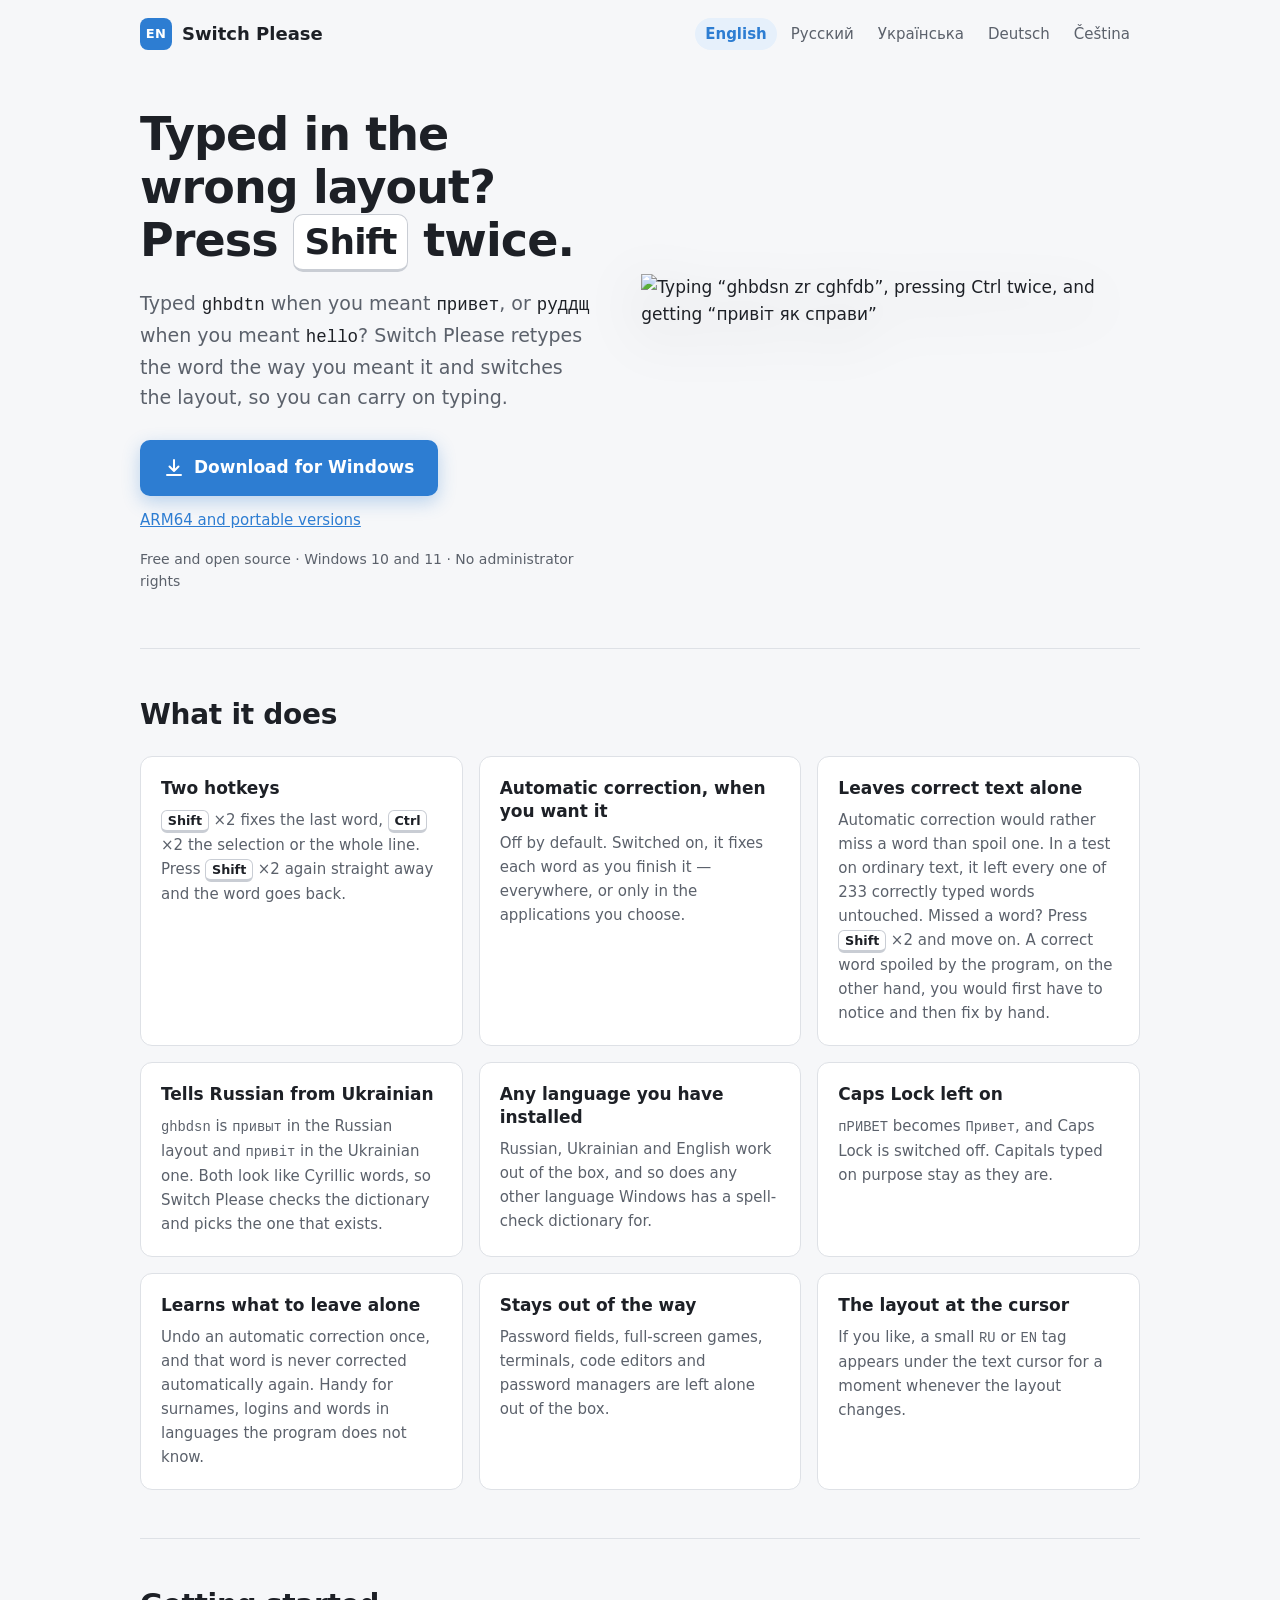
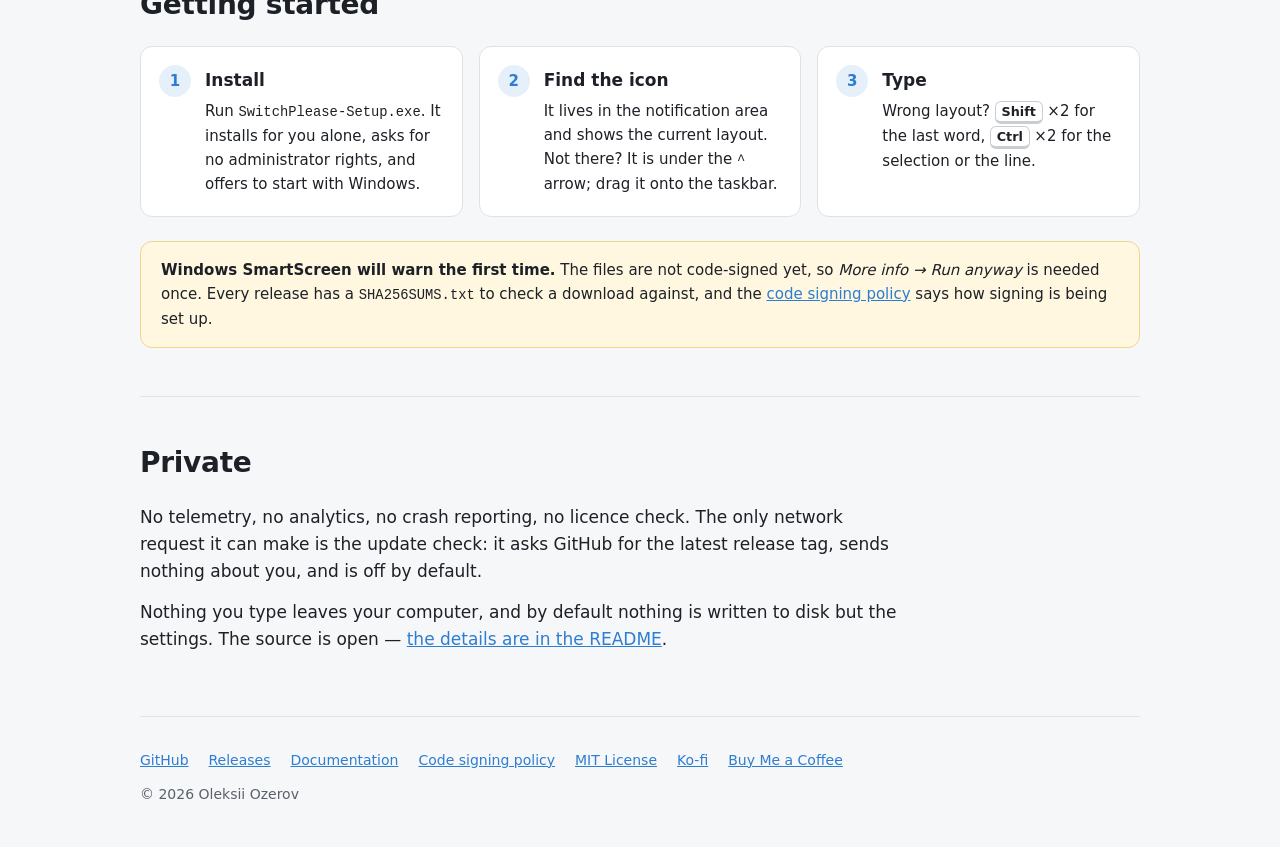
==== site/index.html @ f33a1d44 "Say plainly what a missed word and a spoiled word each cost the typist" ====
<!doctype html>
<html lang="en">
<head>
<meta charset="utf-8">
<meta name="viewport" content="width=device-width, initial-scale=1">
<meta name="google-site-verification" content="n8A7kf7jkasN96VInCcXb2SZ6gnTZauYquxsC_o03lk">
<title>Switch Please — keyboard layout switcher for Windows</title>
<meta name="description" content="Typed ghbdtn when you meant привет? Press Shift twice: the word is retyped the way you meant it and the layout is switched. Free and open source, for Windows 10 and 11.">
<link rel="canonical" href="https://marrakesh.github.io/switch-please/">
<link rel="alternate" hreflang="en" href="https://marrakesh.github.io/switch-please/">
<link rel="alternate" hreflang="ru" href="https://marrakesh.github.io/switch-please/ru/">
<link rel="alternate" hreflang="uk" href="https://marrakesh.github.io/switch-please/uk/">
<link rel="alternate" hreflang="de" href="https://marrakesh.github.io/switch-please/de/">
<link rel="alternate" hreflang="cs" href="https://marrakesh.github.io/switch-please/cs/">
<link rel="alternate" hreflang="x-default" href="https://marrakesh.github.io/switch-please/">
<meta property="og:type" content="website">
<meta property="og:title" content="Switch Please — keyboard layout switcher for Windows">
<meta property="og:description" content="Fixes text typed in the wrong keyboard layout. Press Shift twice and carry on typing.">
<meta property="og:url" content="https://marrakesh.github.io/switch-please/">
<link rel="icon" href="data:image/svg+xml,%3Csvg xmlns='http://www.w3.org/2000/svg' viewBox='0 0 32 32'%3E%3Crect x='1' y='1' width='30' height='30' rx='7' fill='%232D7DD2'/%3E%3Ctext x='16' y='21' font-family='Segoe UI,Arial,sans-serif' font-size='13' font-weight='700' fill='white' text-anchor='middle'%3EEN%3C/text%3E%3C/svg%3E">
<script type="application/ld+json">
{
  "@context": "https://schema.org",
  "@type": "SoftwareApplication",
  "name": "Switch Please",
  "description": "Keyboard layout switcher for Windows that fixes text typed in the wrong layout. Press Shift twice: the word is retyped the way you meant it and the layout is switched.",
  "url": "https://marrakesh.github.io/switch-please/",
  "inLanguage": "en",
  "applicationCategory": "UtilitiesApplication",
  "operatingSystem": "Windows 10, Windows 11",
  "downloadUrl": "https://github.com/marrakesh/switch-please/releases/latest/download/SwitchPlease-Setup.exe",
  "softwareHelp": "https://github.com/marrakesh/switch-please#readme",
  "license": "https://github.com/marrakesh/switch-please/blob/main/LICENSE",
  "isAccessibleForFree": true,
  "offers": { "@type": "Offer", "price": "0", "priceCurrency": "USD" },
  "author": { "@type": "Person", "name": "Oleksii Ozerov" }
}
</script>
<link rel="stylesheet" href="style.css">
<script>
  // The English page is also the front door, so a visitor whose browser asks for one of the
  // other languages is taken there -- once. Choosing a language on any page is remembered,
  // and from then on that choice wins, English included.
  (function () {
    try {
      var chosen = localStorage.getItem("switch-please-language");
      var wanted = chosen || ((navigator.languages && navigator.languages[0]) || navigator.language || "").slice(0, 2).toLowerCase();
      if (["ru", "uk", "de", "cs"].indexOf(wanted) >= 0) {
        location.replace(wanted + "/");
      }
    } catch (e) {
    }
  })();
</script>
</head>
<body>
<div class="wrap">
  <header class="top">
    <a class="brand" href="./"><span class="logo" aria-hidden="true">EN</span>Switch Please</a>
    <nav aria-label="Language">
      <ul class="languages">
        <li><a href="./" data-language="en" hreflang="en" aria-current="page">English</a></li>
        <li><a href="ru/" data-language="ru" hreflang="ru" lang="ru">Русский</a></li>
        <li><a href="uk/" data-language="uk" hreflang="uk" lang="uk">Українська</a></li>
        <li><a href="de/" data-language="de" hreflang="de" lang="de">Deutsch</a></li>
        <li><a href="cs/" data-language="cs" hreflang="cs" lang="cs">Čeština</a></li>
      </ul>
    </nav>
  </header>

  <main>
    <div class="hero">
      <div>
        <h1>Typed in the wrong layout? Press <kbd>Shift</kbd> twice.</h1>
        <p class="lede">Typed <code>ghbdtn</code> when you meant <code>привет</code>, or <code>руддщ</code> when you meant <code>hello</code>? Switch Please retypes the word the way you meant it and switches the layout, so you can carry on typing.</p>
        <div class="actions">
          <a class="download" href="https://github.com/marrakesh/switch-please/releases/latest/download/SwitchPlease-Setup.exe">
            <svg width="20" height="20" viewBox="0 0 20 20" aria-hidden="true"><path d="M10 2v11m0 0-4.5-4.5M10 13l4.5-4.5M3 17h14" fill="none" stroke="currentColor" stroke-width="2" stroke-linecap="round" stroke-linejoin="round"/></svg>
            Download for Windows
          </a>
          <a class="other" href="https://github.com/marrakesh/switch-please/releases/latest">ARM64 and portable versions</a>
        </div>
        <p class="facts">Free and open source · Windows 10 and 11 · No administrator rights</p>
      </div>
      <figure class="stage">
        <img src="demo.uk.svg" width="720" height="220" alt="Typing “ghbdsn zr cghfdb”, pressing Ctrl twice, and getting “привіт як справи”">
      </figure>
    </div>

    <section>
      <h2>What it does</h2>
      <div class="grid">
        <article class="card">
          <h3>Two hotkeys</h3>
          <p><kbd>Shift</kbd> ×2 fixes the last word, <kbd>Ctrl</kbd> ×2 the selection or the whole line. Press <kbd>Shift</kbd> ×2 again straight away and the word goes back.</p>
        </article>
        <article class="card">
          <h3>Automatic correction, when you want it</h3>
          <p>Off by default. Switched on, it fixes each word as you finish it — everywhere, or only in the applications you choose.</p>
        </article>
        <article class="card">
          <h3>Leaves correct text alone</h3>
          <p>Automatic correction would rather miss a word than spoil one. In a test on ordinary text, it left every one of 233 correctly typed words untouched. Missed a word? Press <kbd>Shift</kbd> ×2 and move on. A correct word spoiled by the program, on the other hand, you would first have to notice and then fix by hand.</p>
        </article>
        <article class="card">
          <h3>Tells Russian from Ukrainian</h3>
          <p><code>ghbdsn</code> is <code>привыт</code> in the Russian layout and <code>привіт</code> in the Ukrainian one. Both look like Cyrillic words, so Switch Please checks the dictionary and picks the one that exists.</p>
        </article>
        <article class="card">
          <h3>Any language you have installed</h3>
          <p>Russian, Ukrainian and English work out of the box, and so does any other language Windows has a spell-check dictionary for.</p>
        </article>
        <article class="card">
          <h3>Caps Lock left on</h3>
          <p><code>пРИВЕТ</code> becomes <code>Привет</code>, and Caps Lock is switched off. Capitals typed on purpose stay as they are.</p>
        </article>
        <article class="card">
          <h3>Learns what to leave alone</h3>
          <p>Undo an automatic correction once, and that word is never corrected automatically again. Handy for surnames, logins and words in languages the program does not know.</p>
        </article>
        <article class="card">
          <h3>Stays out of the way</h3>
          <p>Password fields, full-screen games, terminals, code editors and password managers are left alone out of the box.</p>
        </article>
        <article class="card">
          <h3>The layout at the cursor</h3>
          <p>If you like, a small <code>RU</code> or <code>EN</code> tag appears under the text cursor for a moment whenever the layout changes.</p>
        </article>
      </div>
    </section>

    <section>
      <h2>Getting started</h2>
      <ol class="steps">
        <li><strong>Install</strong>Run <code>SwitchPlease-Setup.exe</code>. It installs for you alone, asks for no administrator rights, and offers to start with Windows.</li>
        <li><strong>Find the icon</strong>It lives in the notification area and shows the current layout. Not there? It is under the <code>^</code> arrow; drag it onto the taskbar.</li>
        <li><strong>Type</strong>Wrong layout? <kbd>Shift</kbd> ×2 for the last word, <kbd>Ctrl</kbd> ×2 for the selection or the line.</li>
      </ol>
      <p class="note"><strong>Windows SmartScreen will warn the first time.</strong> The files are not code-signed yet, so <em>More info → Run anyway</em> is needed once. Every release has a <code>SHA256SUMS.txt</code> to check a download against, and the <a href="https://github.com/marrakesh/switch-please/blob/main/docs/code-signing.md">code signing policy</a> says how signing is being set up.</p>
    </section>

    <section class="privacy">
      <h2>Private</h2>
      <p>No telemetry, no analytics, no crash reporting, no licence check. The only network request it can make is the update check: it asks GitHub for the latest release tag, sends nothing about you, and is off by default.</p>
      <p>Nothing you type leaves your computer, and by default nothing is written to disk but the settings. The source is open — <a href="https://github.com/marrakesh/switch-please#privacy">the details are in the README</a>.</p>
    </section>
  </main>

  <footer>
    <ul>
      <li><a href="https://github.com/marrakesh/switch-please">GitHub</a></li>
      <li><a href="https://github.com/marrakesh/switch-please/releases">Releases</a></li>
      <li><a href="https://github.com/marrakesh/switch-please#readme">Documentation</a></li>
      <li><a href="https://github.com/marrakesh/switch-please/blob/main/docs/code-signing.md">Code signing policy</a></li>
      <li><a href="https://github.com/marrakesh/switch-please/blob/main/LICENSE">MIT License</a></li>
      <li><a href="https://ko-fi.com/marrakeshgtp">Ko-fi</a></li>
      <li><a href="https://www.buymeacoffee.com/marrakesh">Buy Me a Coffee</a></li>
    </ul>
    <p>© 2026 Oleksii Ozerov</p>
  </footer>
</div>
<script>
  document.querySelectorAll("[data-language]").forEach(function (link) {
    link.addEventListener("click", function () {
      try {
        localStorage.setItem("switch-please-language", link.getAttribute("data-language"));
      } catch (e) {
      }
    });
  });
</script>
</body>
</html>
---- site/style.css ----
/*
  The site of Switch Please: one page per language, no scripts beyond remembering the chosen
  language, and nothing loaded from anywhere else. A program whose selling point includes "no
  telemetry" does not get to have a page that phones a font server or an analytics service.

  The accent is the application's own, the blue of the tray icon, and the demonstration is the
  same drawing the READMEs show, copied in from docs/ when the site is built.
*/

:root {
  --accent: #2d7dd2;
  --accent-strong: #1f63ad;
  --accent-soft: #e6f0fb;
  --text: #1d2026;
  --muted: #5b616b;
  --surface: #ffffff;
  --page: #f6f7f9;
  --border: #dee1e6;
  --key: #ffffff;
  --key-edge: #c9cdd4;
  --warning: #fff7e0;
  --warning-border: #f0d68a;
  --radius: 12px;
  color-scheme: light;
}

@media (prefers-color-scheme: dark) {
  :root {
    --accent: #4c9ae8;
    --accent-strong: #6eb0f0;
    --accent-soft: #1d2a3a;
    --text: #e6e8eb;
    --muted: #a3a9b3;
    --surface: #24262a;
    --page: #1b1d21;
    --border: #3c3f45;
    --key: #2f3237;
    --key-edge: #4a4e55;
    --warning: #2e2915;
    --warning-border: #6b5a22;
    color-scheme: dark;
  }
}

* {
  box-sizing: border-box;
}

html {
  -webkit-text-size-adjust: 100%;
}

body {
  margin: 0;
  background: var(--page);
  color: var(--text);
  font: 17px/1.6 "Segoe UI Variable Text", "Segoe UI", system-ui, -apple-system, Roboto, "Helvetica Neue", Arial, sans-serif;
}

a {
  color: var(--accent);
}

a:hover {
  color: var(--accent-strong);
}

.wrap {
  max-width: 1040px;
  margin: 0 auto;
  padding: 0 20px;
}

/* Header */

.top {
  display: flex;
  align-items: center;
  justify-content: space-between;
  gap: 16px;
  flex-wrap: wrap;
  padding: 18px 0;
}

.brand {
  display: inline-flex;
  align-items: center;
  gap: 10px;
  color: var(--text);
  font-weight: 600;
  font-size: 18px;
  text-decoration: none;
}

.brand:hover {
  color: var(--text);
}

.logo {
  display: inline-grid;
  place-items: center;
  width: 32px;
  height: 32px;
  border-radius: 8px;
  background: #2d7dd2;
  color: #fff;
  font-size: 13px;
  font-weight: 700;
  letter-spacing: 0.02em;
}

.languages {
  display: flex;
  flex-wrap: wrap;
  gap: 4px;
  margin: 0;
  padding: 0;
  list-style: none;
  font-size: 15px;
}

.languages a {
  display: block;
  padding: 4px 10px;
  border-radius: 999px;
  color: var(--muted);
  text-decoration: none;
}

.languages a:hover {
  background: var(--accent-soft);
  color: var(--text);
}

.languages a[aria-current="page"] {
  background: var(--accent-soft);
  color: var(--accent);
  font-weight: 600;
}

/* First screen */

.hero {
  display: grid;
  grid-template-columns: minmax(0, 1fr) minmax(0, 1.1fr);
  gap: 48px;
  align-items: center;
  padding: 40px 0 56px;
}

.hero h1 {
  margin: 0 0 16px;
  font-size: clamp(32px, 5vw, 46px);
  line-height: 1.15;
  letter-spacing: -0.02em;
}

.lede {
  margin: 0 0 28px;
  color: var(--muted);
  font-size: 19px;
}

.lede code {
  color: var(--text);
}

.actions {
  display: flex;
  flex-wrap: wrap;
  align-items: center;
  gap: 12px 20px;
}

.download {
  display: inline-flex;
  align-items: center;
  gap: 10px;
  padding: 14px 24px;
  border-radius: 10px;
  background: #2d7dd2;
  color: #fff;
  font-weight: 600;
  text-decoration: none;
  box-shadow: 0 6px 18px rgba(45, 125, 210, 0.3);
}

.download:hover {
  background: #1f63ad;
  color: #fff;
}

.download svg {
  flex: none;
}

.other {
  font-size: 15px;
}

.facts {
  margin: 16px 0 0;
  color: var(--muted);
  font-size: 14px;
}

.stage {
  margin: 0;
}

/* The demonstration draws its own window, rounded corners included, so the shadow follows
   its shape rather than a box around it. */
.stage img {
  display: block;
  width: 100%;
  height: auto;
  filter: drop-shadow(0 16px 28px rgba(0, 0, 0, 0.22));
}

kbd {
  display: inline-block;
  min-width: 1.6em;
  padding: 0 0.45em;
  border: 1px solid var(--key-edge);
  border-bottom-width: 3px;
  border-radius: 6px;
  background: var(--key);
  color: var(--text);
  font: inherit;
  font-size: 0.85em;
  font-weight: 600;
  line-height: 1.5;
  text-align: center;
  white-space: nowrap;
}

h1 kbd {
  padding: 0 0.3em;
  border-radius: 10px;
  font-size: 0.78em;
  vertical-align: 0.06em;
}

code {
  font-family: Consolas, "Cascadia Mono", ui-monospace, monospace;
  font-size: 0.92em;
}

/* Sections */

section {
  padding: 48px 0;
  border-top: 1px solid var(--border);
}

h2 {
  margin: 0 0 24px;
  font-size: 28px;
  line-height: 1.25;
  letter-spacing: -0.01em;
}

.grid {
  display: grid;
  grid-template-columns: repeat(3, minmax(0, 1fr));
  gap: 16px;
}

.card {
  padding: 20px;
  border: 1px solid var(--border);
  border-radius: var(--radius);
  background: var(--surface);
}

.card h3 {
  margin: 0 0 8px;
  font-size: 17px;
  line-height: 1.35;
}

.card p {
  margin: 0;
  color: var(--muted);
  font-size: 15px;
}

.steps {
  display: grid;
  grid-template-columns: repeat(3, minmax(0, 1fr));
  gap: 16px;
  margin: 0;
  padding: 0;
  list-style: none;
  counter-reset: step;
}

.steps li {
  position: relative;
  padding: 20px 20px 20px 64px;
  border: 1px solid var(--border);
  border-radius: var(--radius);
  background: var(--surface);
  font-size: 15px;
  counter-increment: step;
}

.steps li::before {
  content: counter(step);
  position: absolute;
  top: 18px;
  left: 18px;
  display: grid;
  place-items: center;
  width: 32px;
  height: 32px;
  border-radius: 50%;
  background: var(--accent-soft);
  color: var(--accent);
  font-weight: 700;
}

.steps strong {
  display: block;
  margin-bottom: 4px;
  font-size: 17px;
}

.note {
  margin: 24px 0 0;
  padding: 16px 20px;
  border: 1px solid var(--warning-border);
  border-radius: var(--radius);
  background: var(--warning);
  font-size: 15px;
}

.privacy p {
  max-width: 760px;
  margin: 0 0 14px;
}

/* Footer */

footer {
  padding: 32px 0 48px;
  border-top: 1px solid var(--border);
  color: var(--muted);
  font-size: 14px;
}

footer ul {
  display: flex;
  flex-wrap: wrap;
  gap: 8px 20px;
  margin: 0 0 12px;
  padding: 0;
  list-style: none;
}

footer p {
  margin: 0;
}

@media (max-width: 820px) {
  .hero {
    grid-template-columns: minmax(0, 1fr);
    gap: 32px;
    padding: 24px 0 40px;
  }

  .grid {
    grid-template-columns: repeat(2, minmax(0, 1fr));
  }

  .steps {
    grid-template-columns: minmax(0, 1fr);
  }
}

@media (max-width: 480px) {
  .wrap {
    padding: 0 16px;
  }

  .lede {
    font-size: 17px;
  }

  .download {
    width: 100%;
    justify-content: center;
  }

  .grid {
    grid-template-columns: minmax(0, 1fr);
  }

  section {
    padding: 36px 0;
  }
}
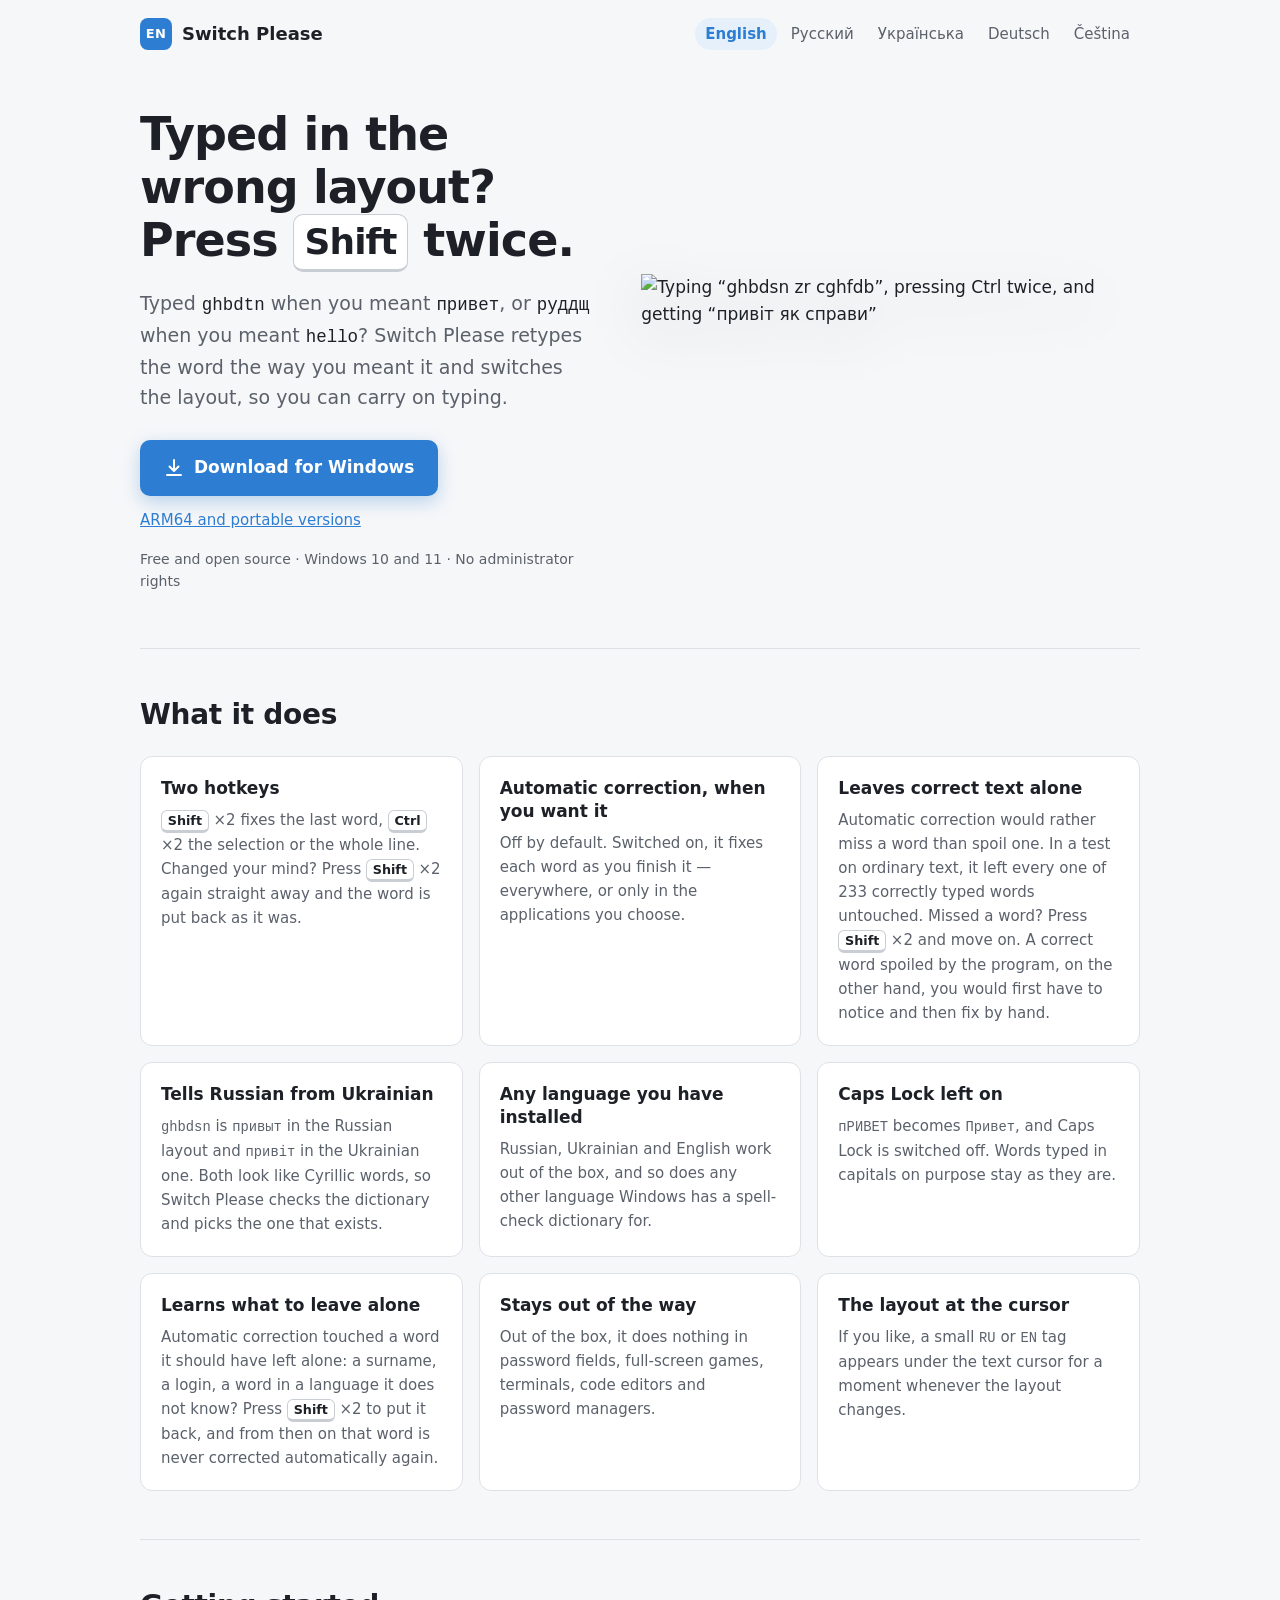
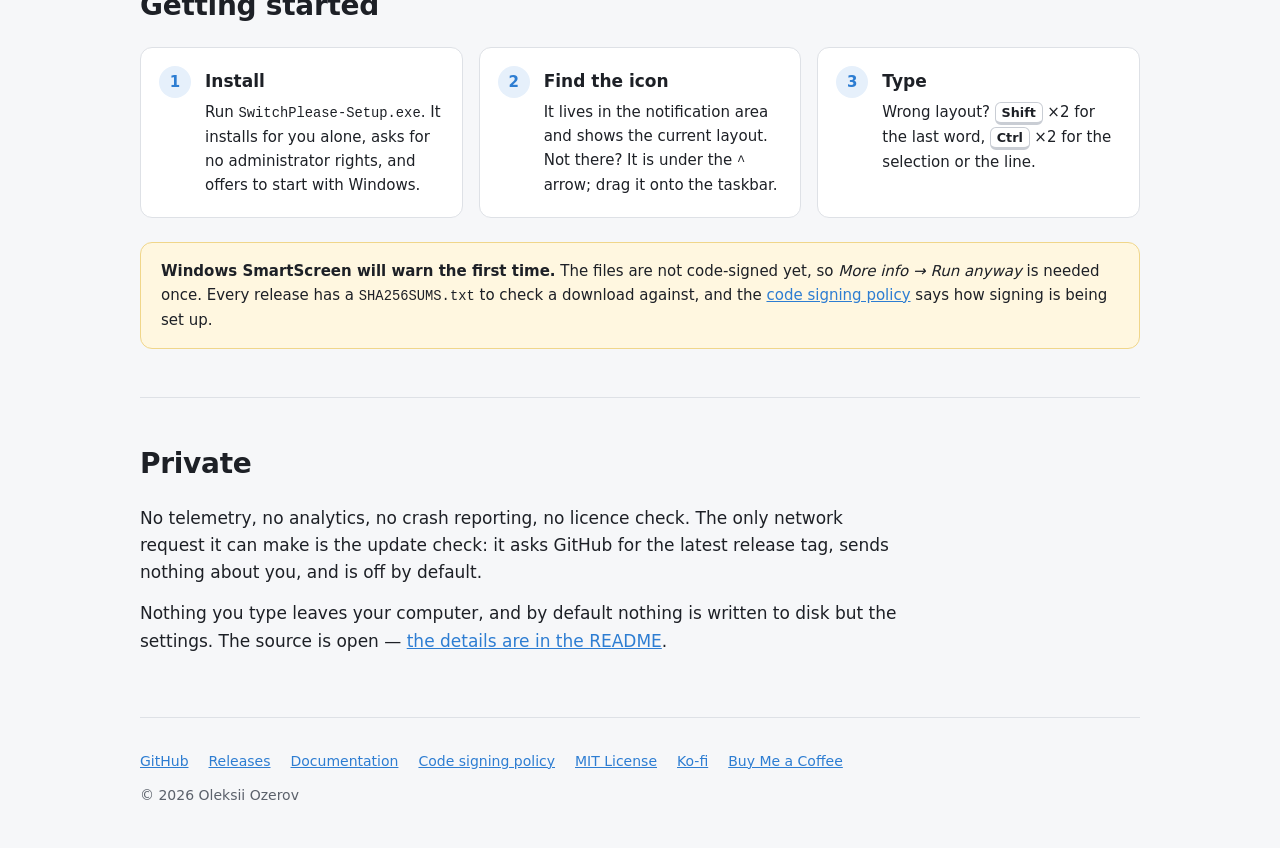
==== commit fa591a3e: "Say how a learned exception is made, and tidy three more cards" ====
--- a/site/index.html
+++ b/site/index.html
@@ -92,7 +92,7 @@
       <div class="grid">
         <article class="card">
           <h3>Two hotkeys</h3>
-          <p><kbd>Shift</kbd> ×2 fixes the last word, <kbd>Ctrl</kbd> ×2 the selection or the whole line. Press <kbd>Shift</kbd> ×2 again straight away and the word goes back.</p>
+          <p><kbd>Shift</kbd> ×2 fixes the last word, <kbd>Ctrl</kbd> ×2 the selection or the whole line. Changed your mind? Press <kbd>Shift</kbd> ×2 again straight away and the word is put back as it was.</p>
         </article>
         <article class="card">
           <h3>Automatic correction, when you want it</h3>
@@ -112,15 +112,15 @@
         </article>
         <article class="card">
           <h3>Caps Lock left on</h3>
-          <p><code>пРИВЕТ</code> becomes <code>Привет</code>, and Caps Lock is switched off. Capitals typed on purpose stay as they are.</p>
+          <p><code>пРИВЕТ</code> becomes <code>Привет</code>, and Caps Lock is switched off. Words typed in capitals on purpose stay as they are.</p>
         </article>
         <article class="card">
           <h3>Learns what to leave alone</h3>
-          <p>Undo an automatic correction once, and that word is never corrected automatically again. Handy for surnames, logins and words in languages the program does not know.</p>
+          <p>Automatic correction touched a word it should have left alone: a surname, a login, a word in a language it does not know? Press <kbd>Shift</kbd> ×2 to put it back, and from then on that word is never corrected automatically again.</p>
         </article>
         <article class="card">
           <h3>Stays out of the way</h3>
-          <p>Password fields, full-screen games, terminals, code editors and password managers are left alone out of the box.</p>
+          <p>Out of the box, it does nothing in password fields, full-screen games, terminals, code editors and password managers.</p>
         </article>
         <article class="card">
           <h3>The layout at the cursor</h3>
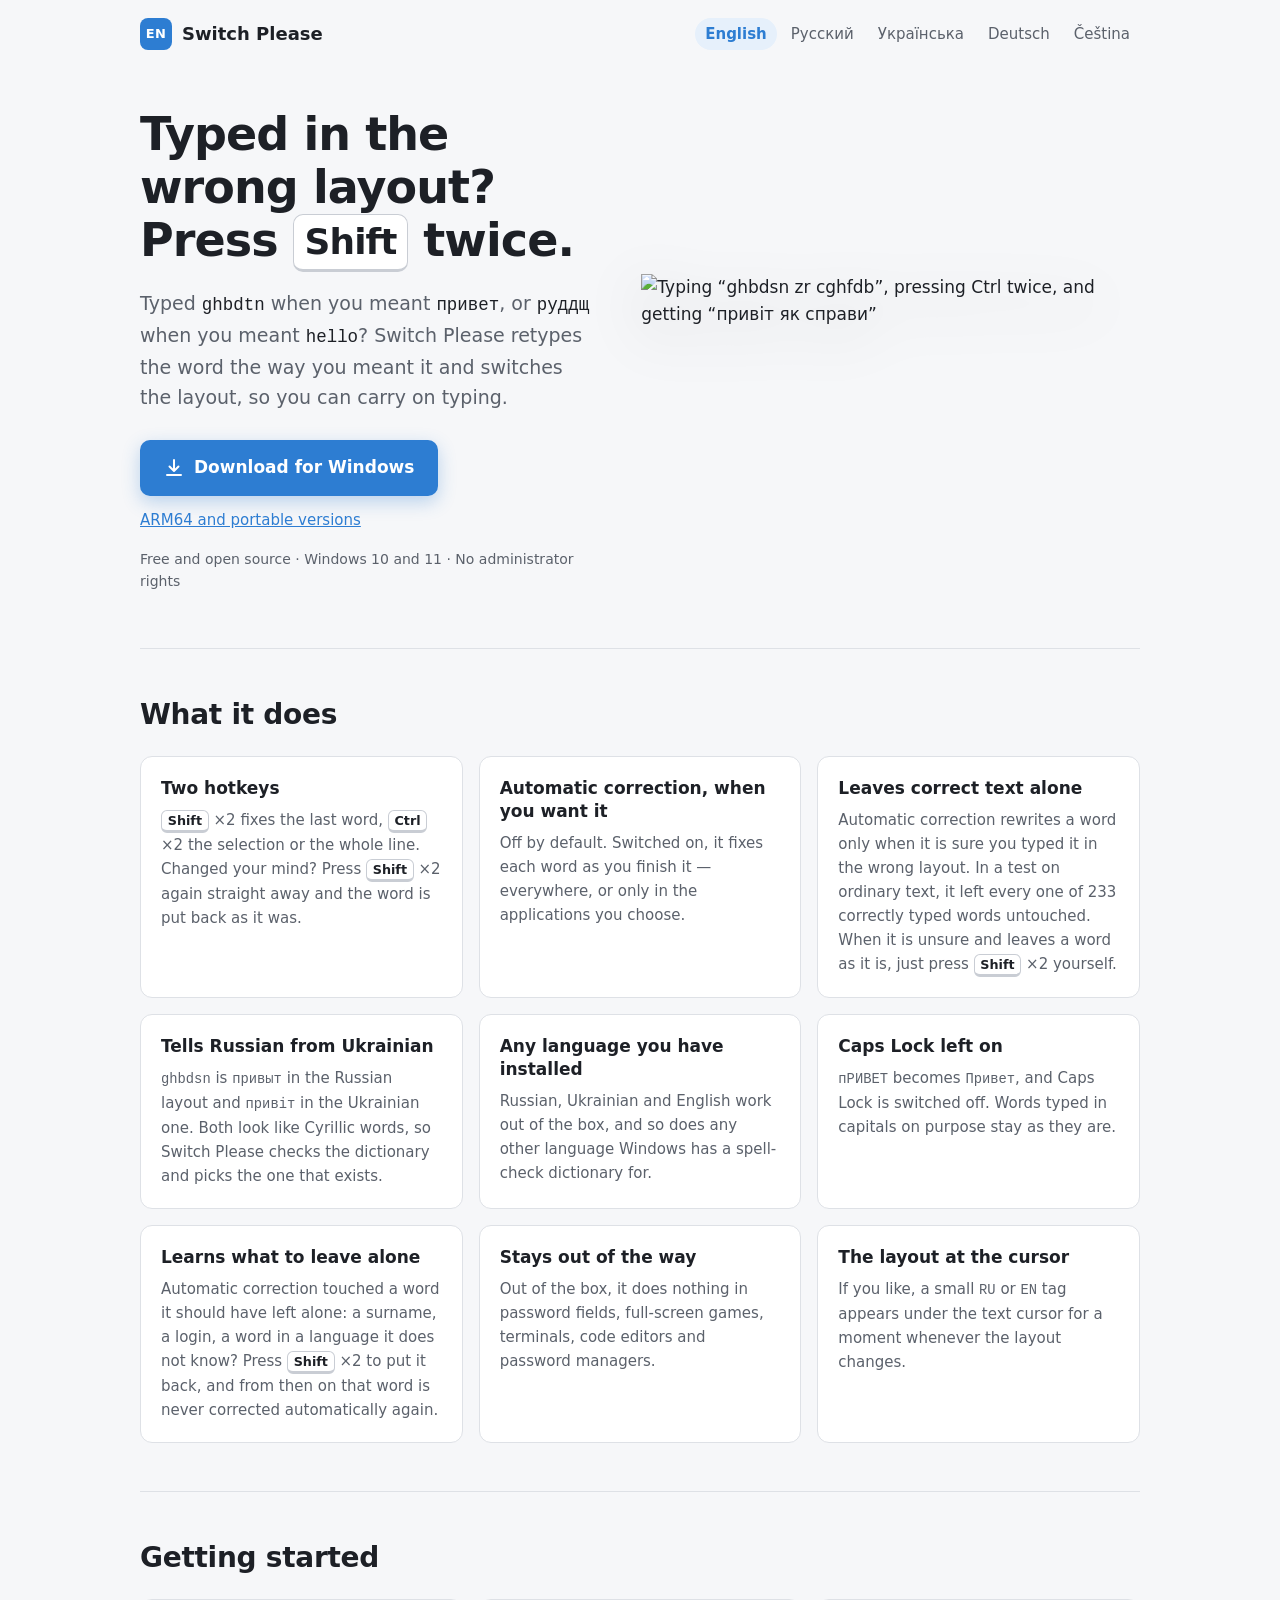
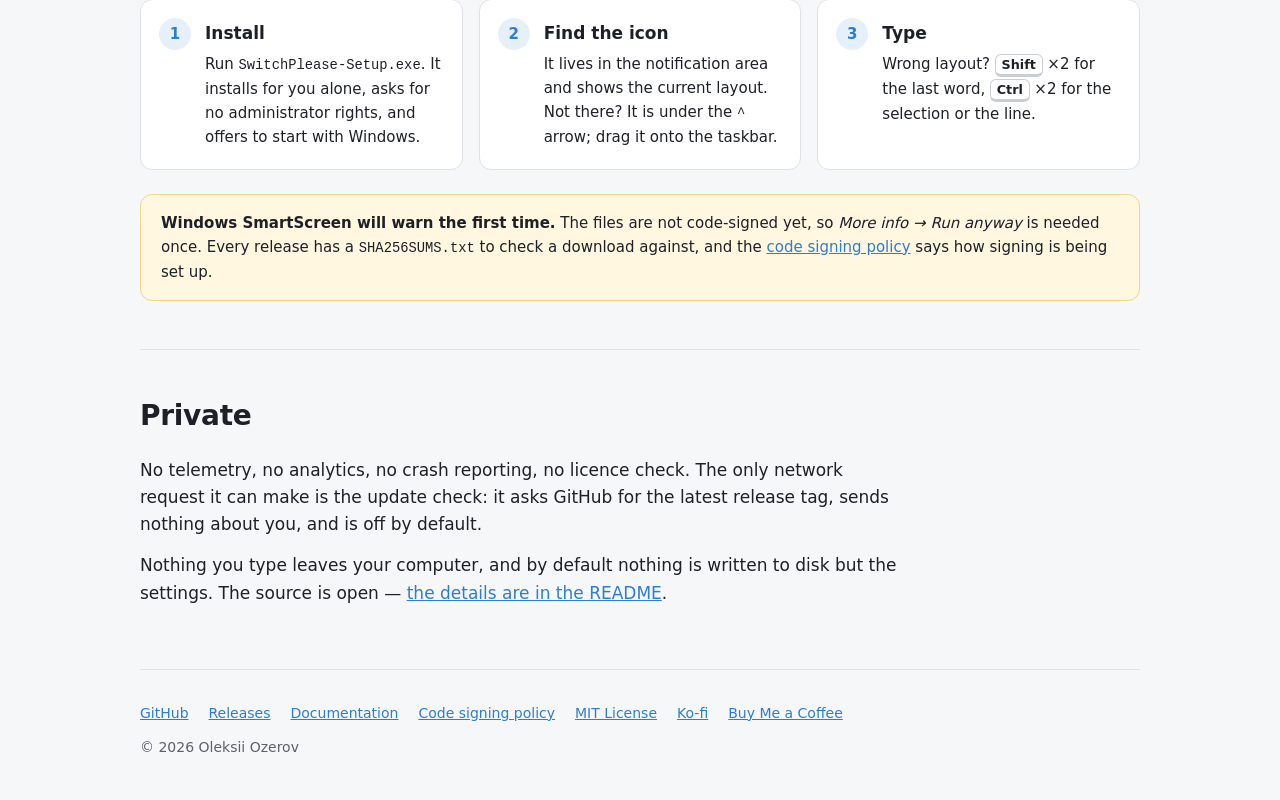
==== commit 76c850ee: "Describe cautious correction by when it acts, not by what a mistake costs" ====
--- a/site/index.html
+++ b/site/index.html
@@ -100,7 +100,7 @@
         </article>
         <article class="card">
           <h3>Leaves correct text alone</h3>
-          <p>Automatic correction would rather miss a word than spoil one. In a test on ordinary text, it left every one of 233 correctly typed words untouched. Missed a word? Press <kbd>Shift</kbd> ×2 and move on. A correct word spoiled by the program, on the other hand, you would first have to notice and then fix by hand.</p>
+          <p>Automatic correction rewrites a word only when it is sure you typed it in the wrong layout. In a test on ordinary text, it left every one of 233 correctly typed words untouched. When it is unsure and leaves a word as it is, just press <kbd>Shift</kbd> ×2 yourself.</p>
         </article>
         <article class="card">
           <h3>Tells Russian from Ukrainian</h3>
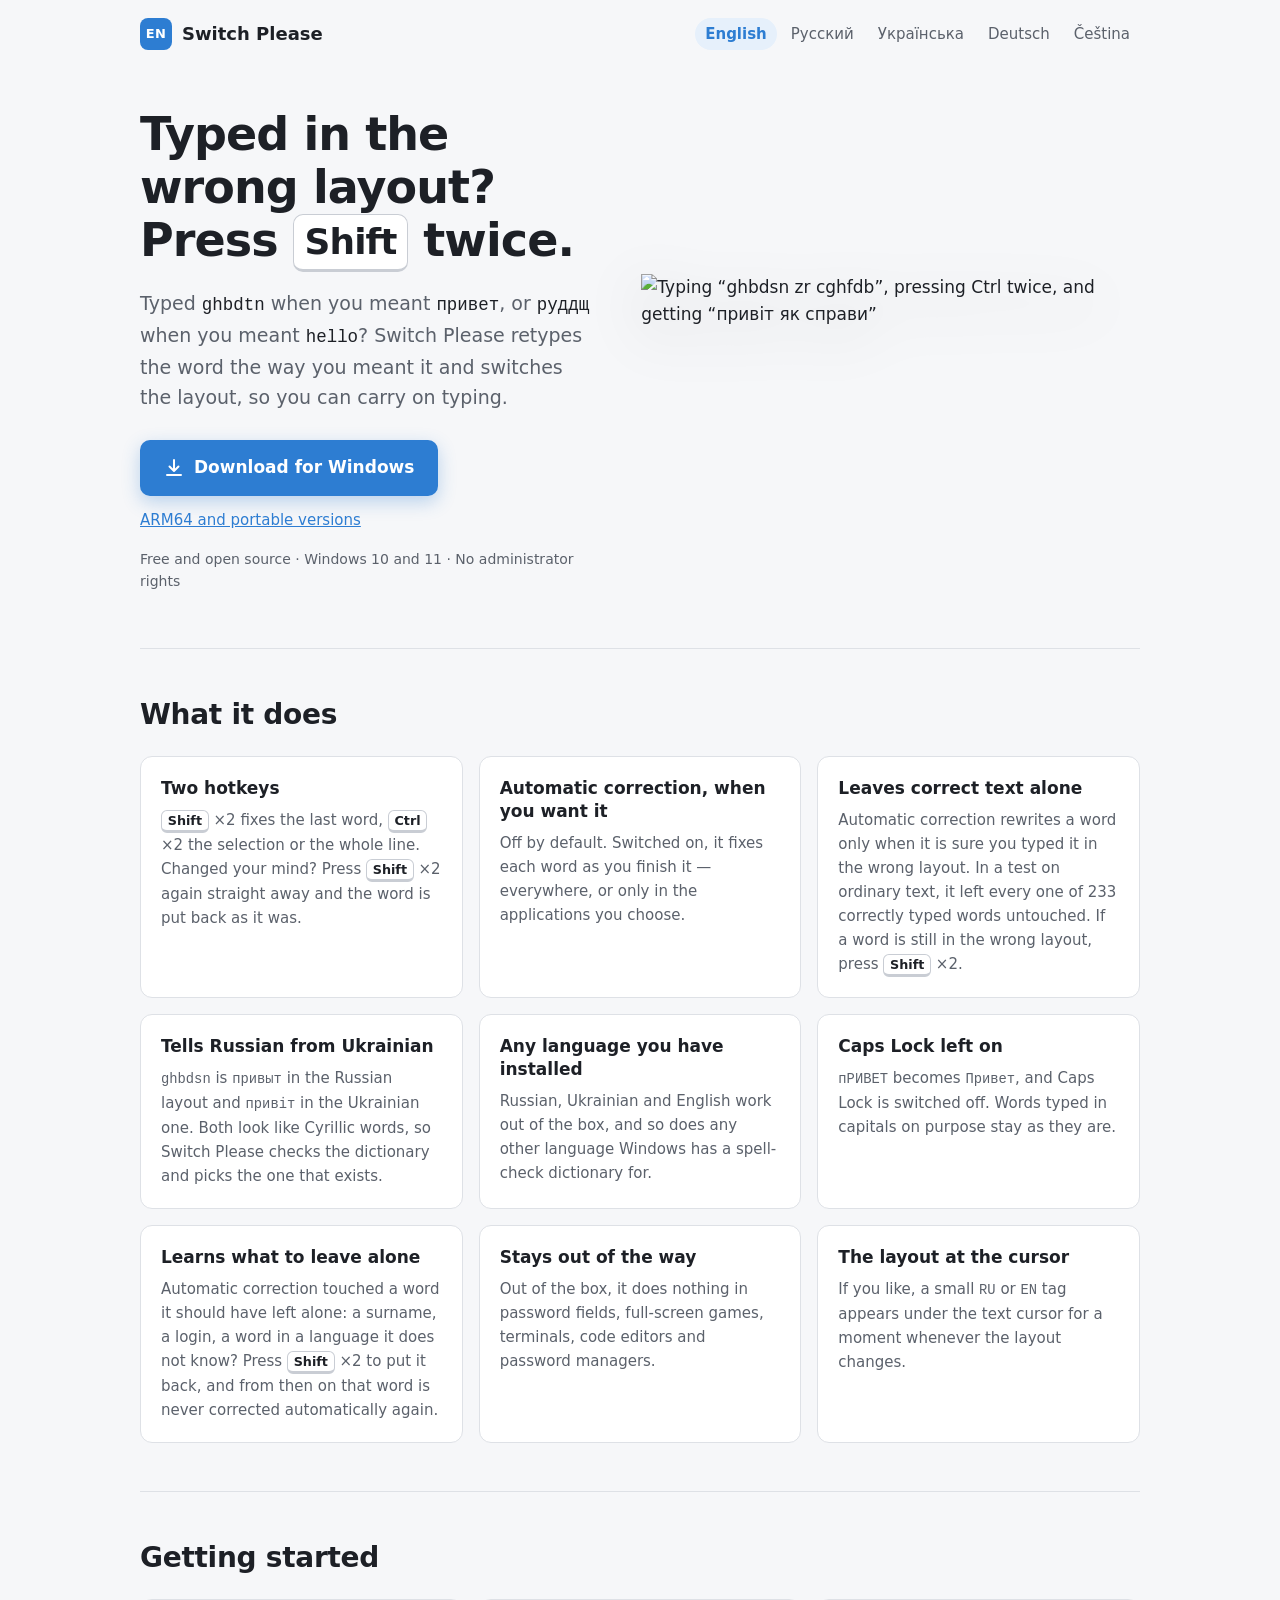
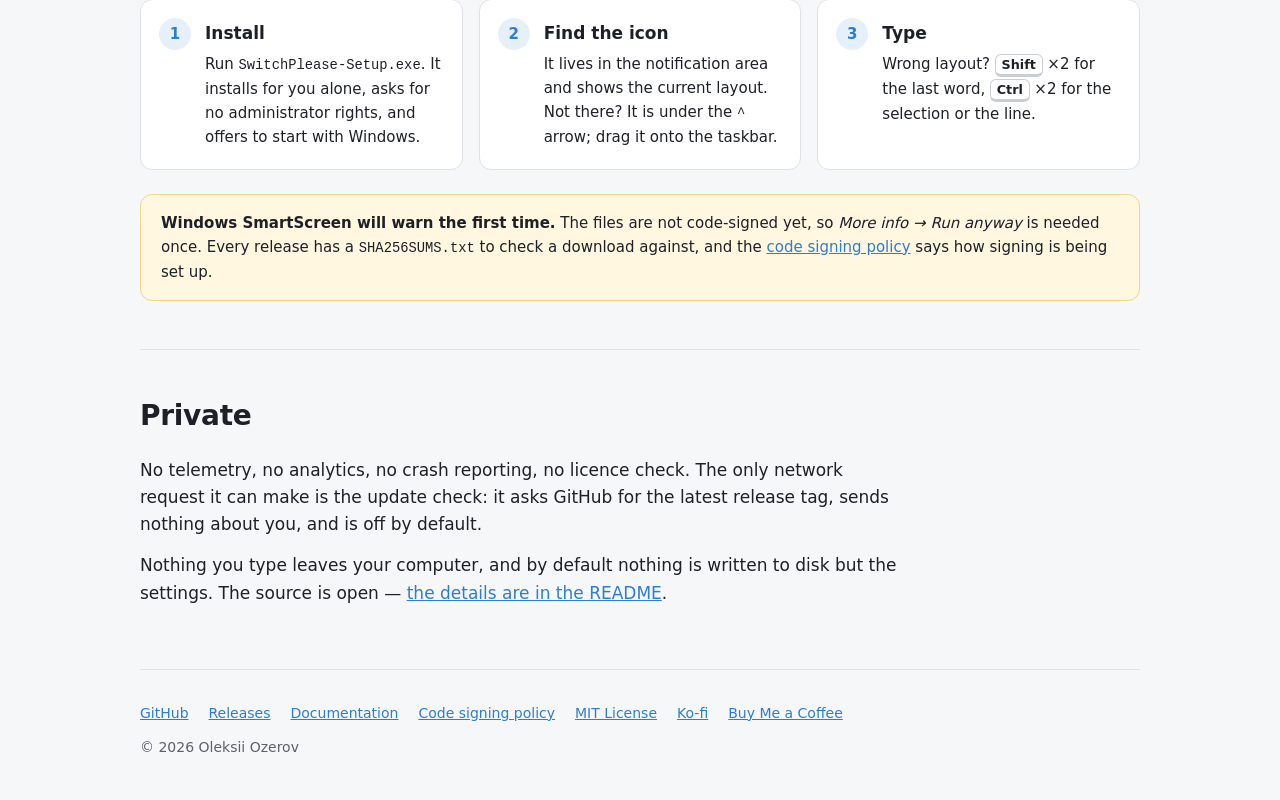
==== commit 39d0ead1: "End the cautious-correction card with the hotkey, not with doubt" ====
--- a/site/index.html
+++ b/site/index.html
@@ -100,7 +100,7 @@
         </article>
         <article class="card">
           <h3>Leaves correct text alone</h3>
-          <p>Automatic correction rewrites a word only when it is sure you typed it in the wrong layout. In a test on ordinary text, it left every one of 233 correctly typed words untouched. When it is unsure and leaves a word as it is, just press <kbd>Shift</kbd> ×2 yourself.</p>
+          <p>Automatic correction rewrites a word only when it is sure you typed it in the wrong layout. In a test on ordinary text, it left every one of 233 correctly typed words untouched. If a word is still in the wrong layout, press <kbd>Shift</kbd> ×2.</p>
         </article>
         <article class="card">
           <h3>Tells Russian from Ukrainian</h3>
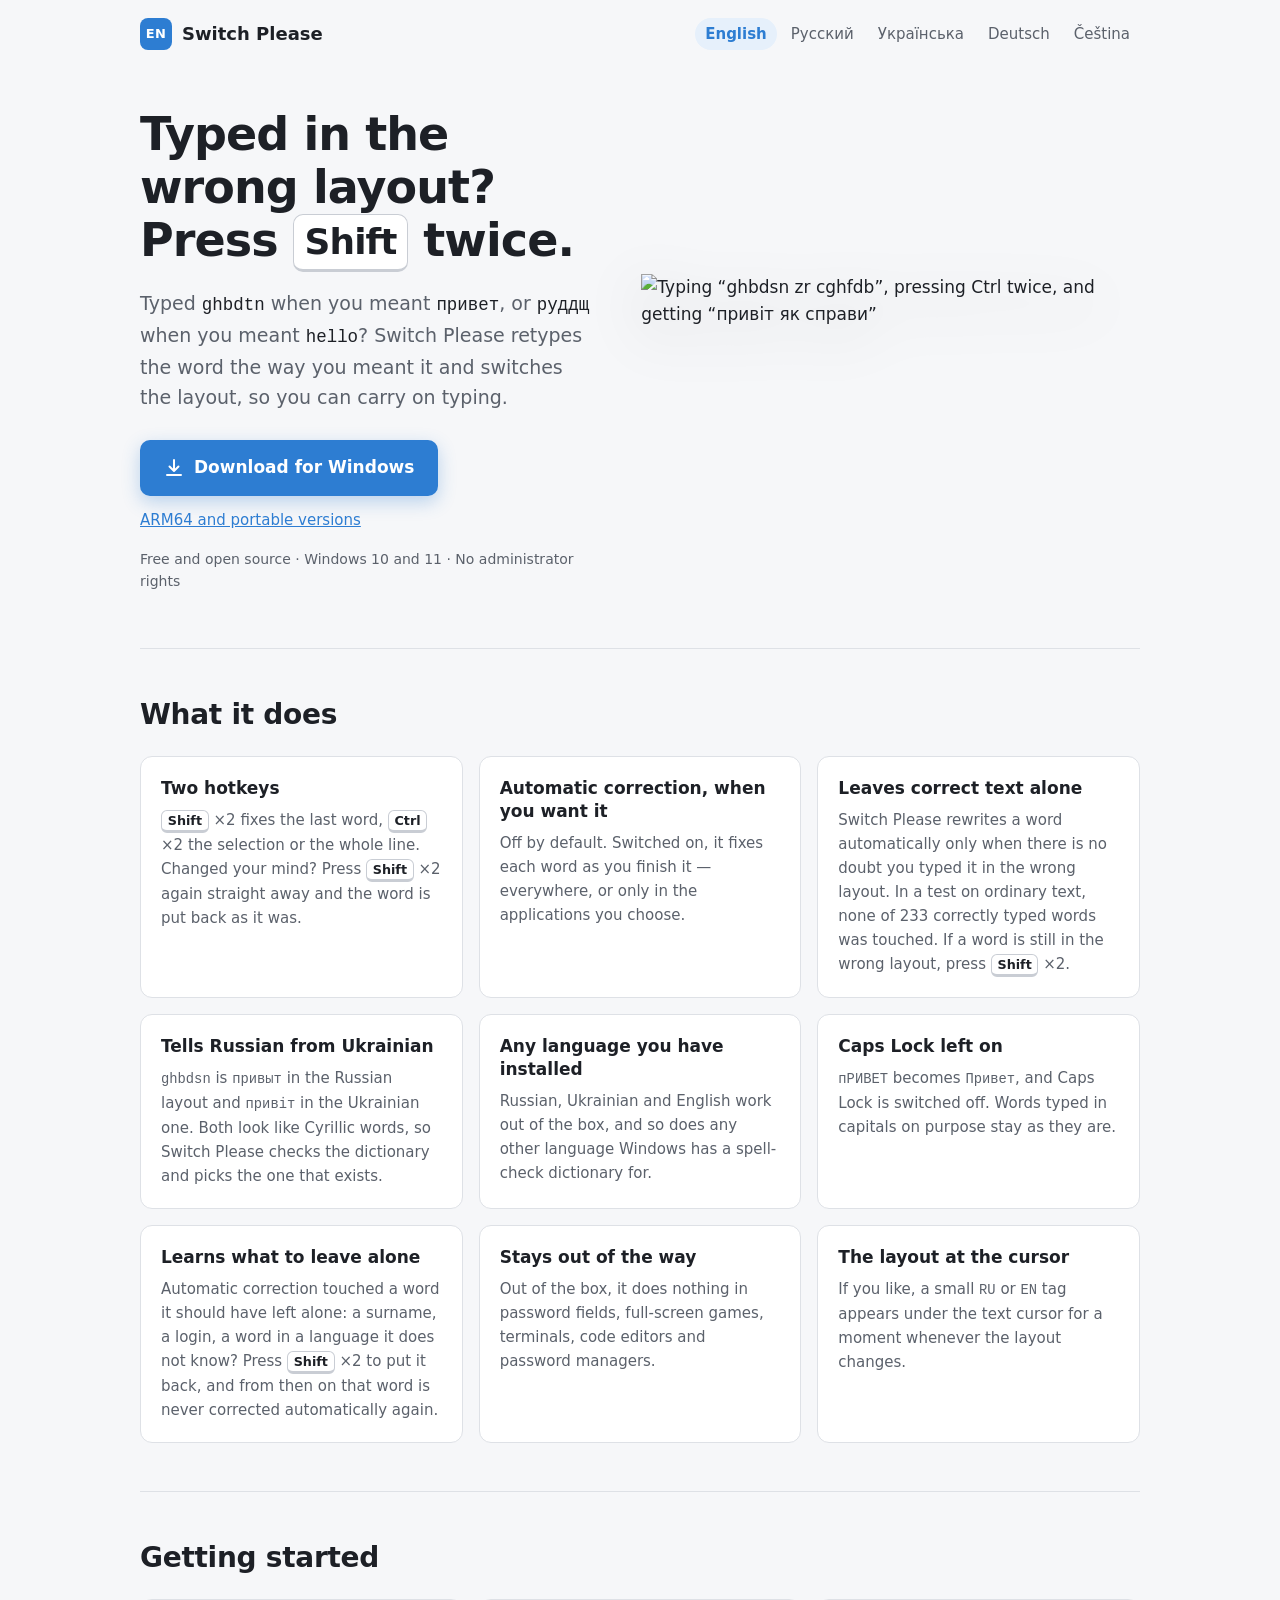
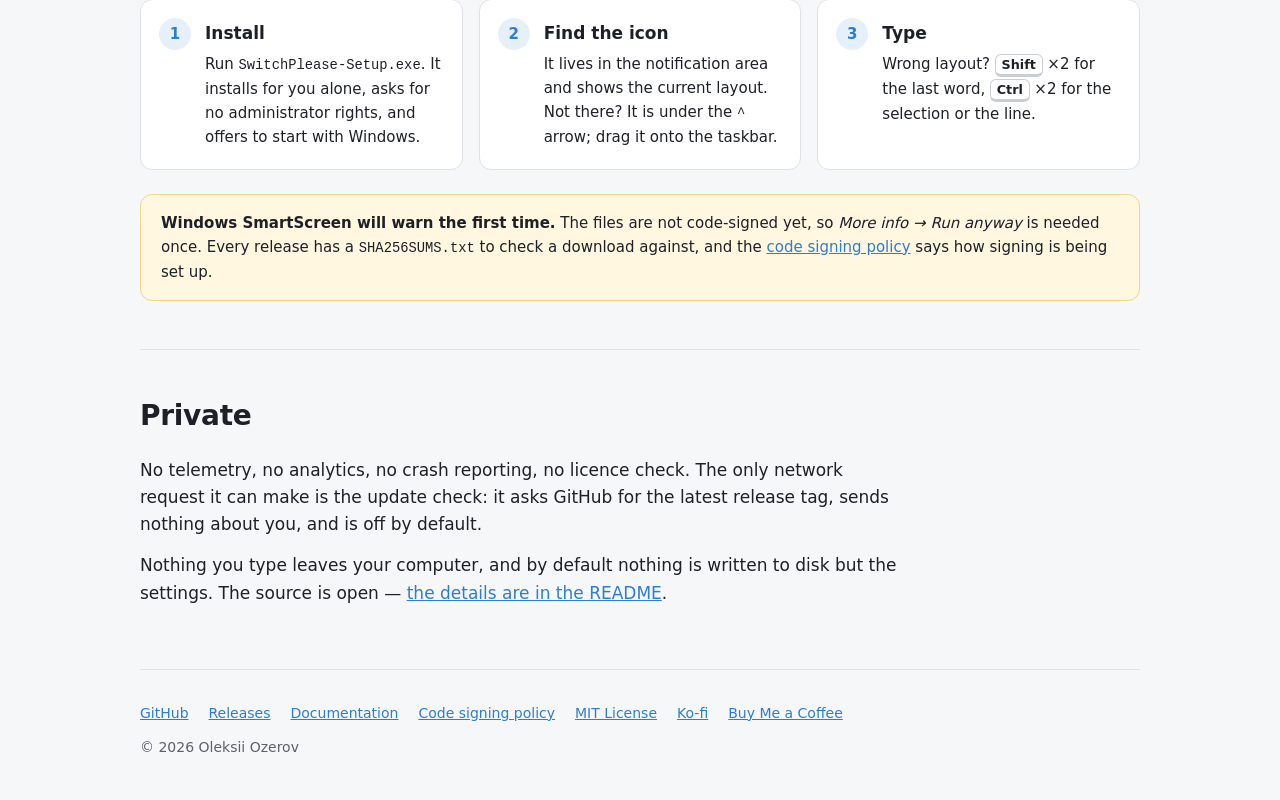
==== commit 319b5293: "Name Switch Please in the cautious-correction card instead of saying it" ====
--- a/site/index.html
+++ b/site/index.html
@@ -100,7 +100,7 @@
         </article>
         <article class="card">
           <h3>Leaves correct text alone</h3>
-          <p>Automatic correction rewrites a word only when it is sure you typed it in the wrong layout. In a test on ordinary text, it left every one of 233 correctly typed words untouched. If a word is still in the wrong layout, press <kbd>Shift</kbd> ×2.</p>
+          <p>Switch Please rewrites a word automatically only when there is no doubt you typed it in the wrong layout. In a test on ordinary text, none of 233 correctly typed words was touched. If a word is still in the wrong layout, press <kbd>Shift</kbd> ×2.</p>
         </article>
         <article class="card">
           <h3>Tells Russian from Ukrainian</h3>
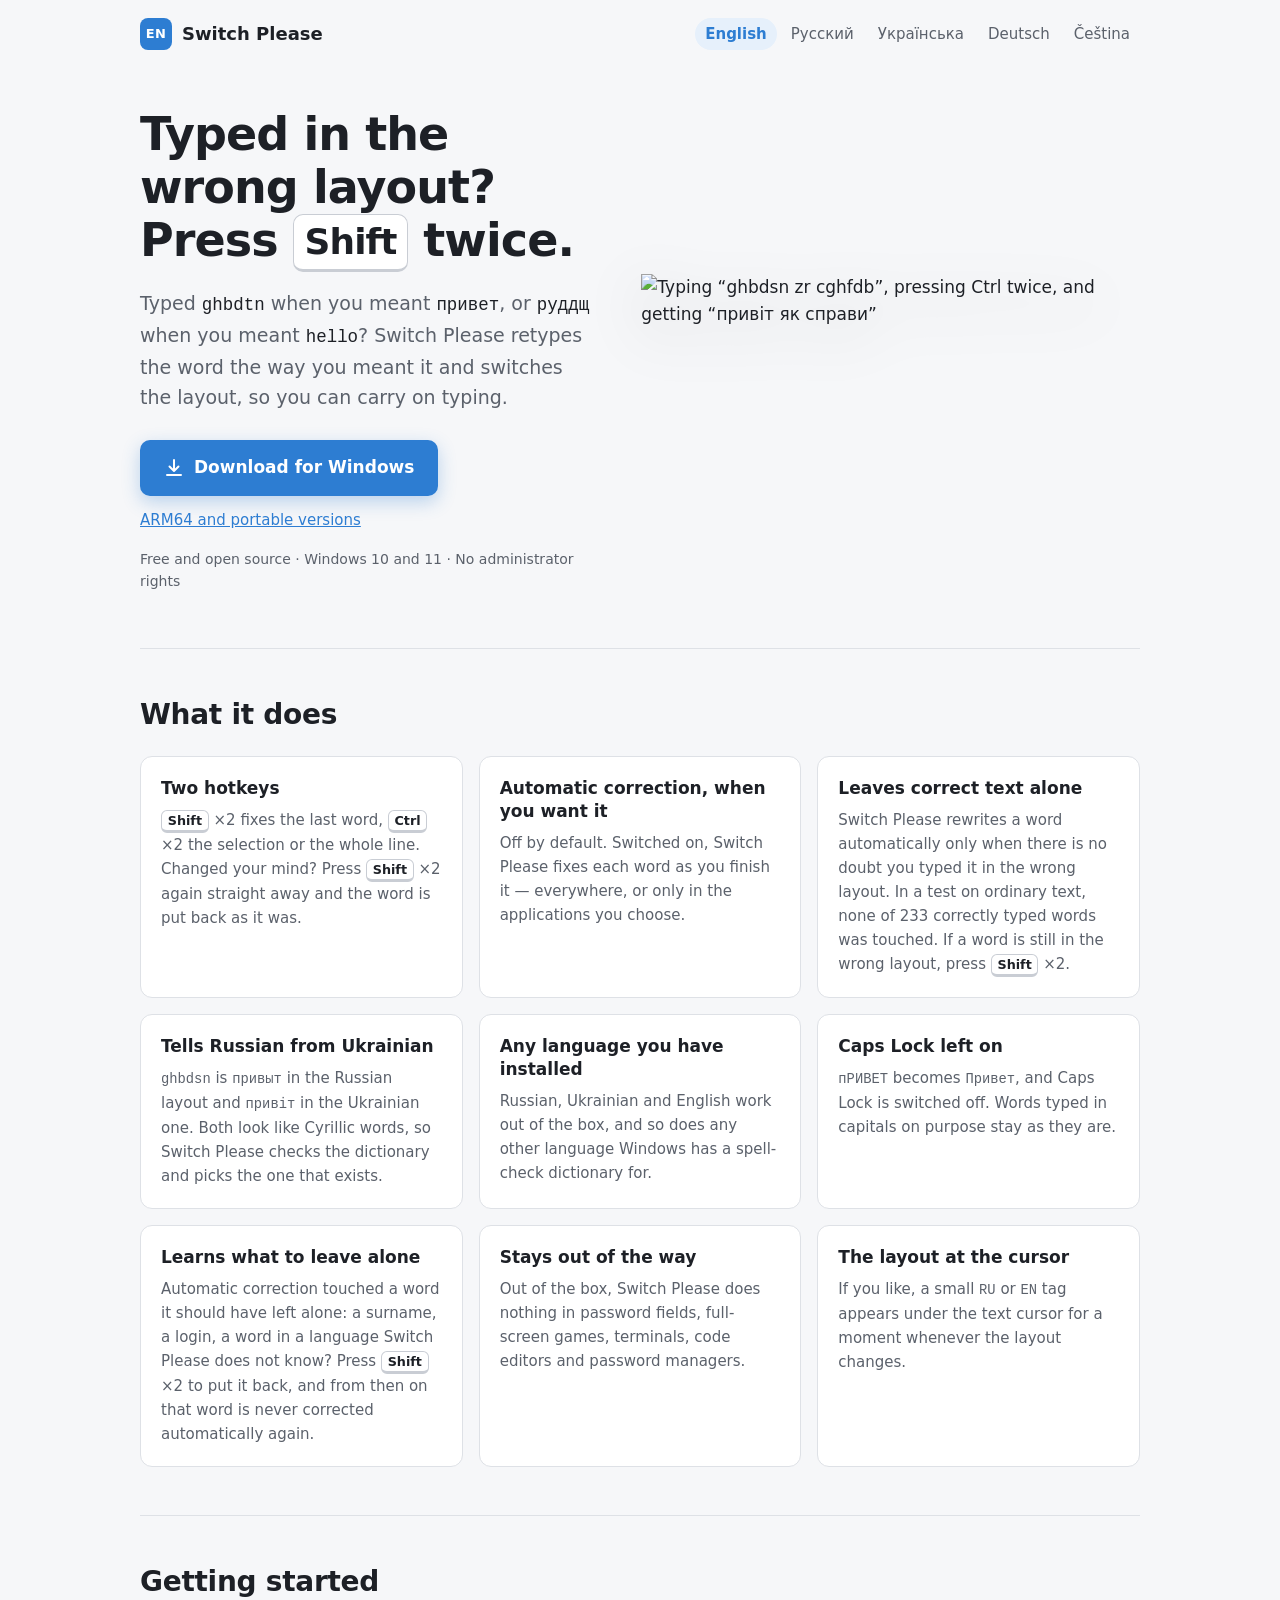
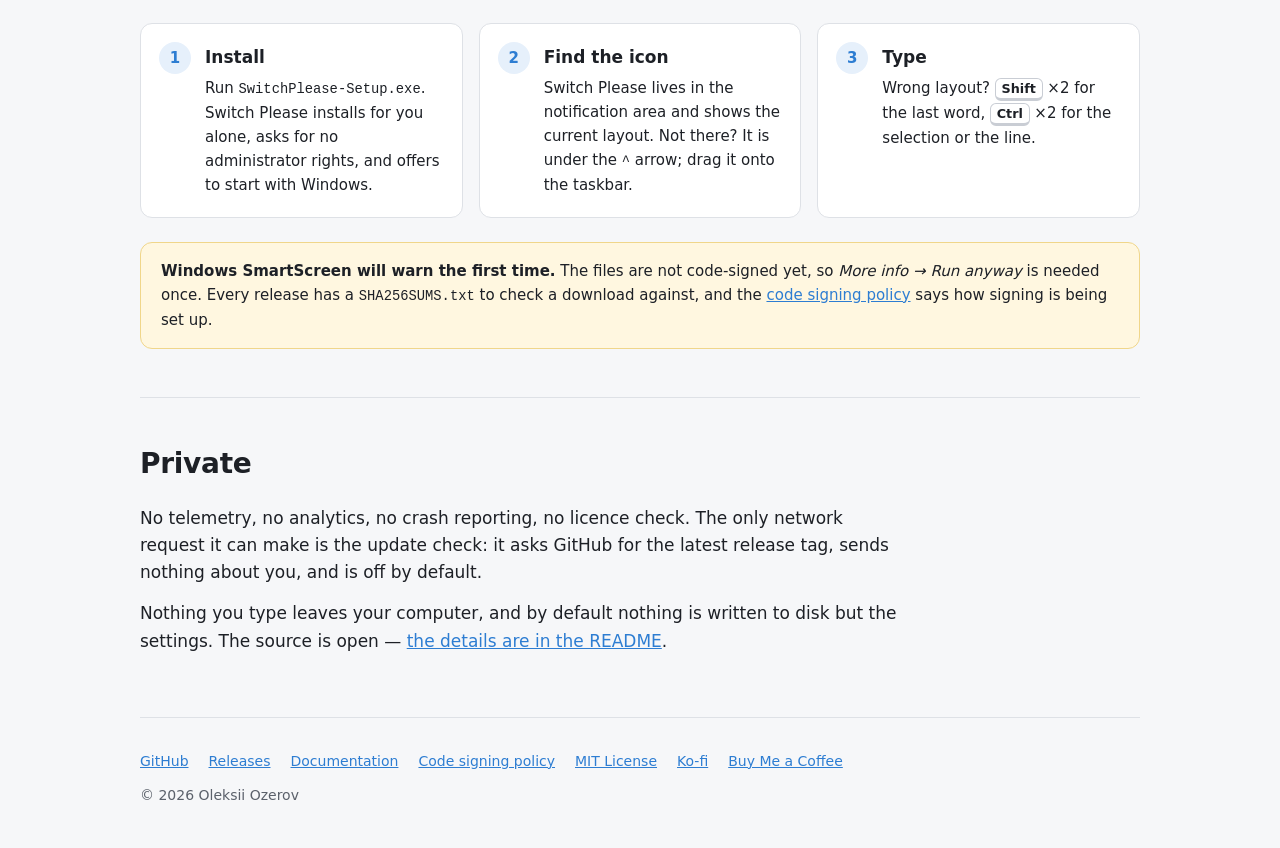
==== commit b31d69d4: "Call the program by its name across the site" ====
--- a/site/index.html
+++ b/site/index.html
@@ -96,7 +96,7 @@
         </article>
         <article class="card">
           <h3>Automatic correction, when you want it</h3>
-          <p>Off by default. Switched on, it fixes each word as you finish it — everywhere, or only in the applications you choose.</p>
+          <p>Off by default. Switched on, Switch Please fixes each word as you finish it — everywhere, or only in the applications you choose.</p>
         </article>
         <article class="card">
           <h3>Leaves correct text alone</h3>
@@ -116,11 +116,11 @@
         </article>
         <article class="card">
           <h3>Learns what to leave alone</h3>
-          <p>Automatic correction touched a word it should have left alone: a surname, a login, a word in a language it does not know? Press <kbd>Shift</kbd> ×2 to put it back, and from then on that word is never corrected automatically again.</p>
+          <p>Automatic correction touched a word it should have left alone: a surname, a login, a word in a language Switch Please does not know? Press <kbd>Shift</kbd> ×2 to put it back, and from then on that word is never corrected automatically again.</p>
         </article>
         <article class="card">
           <h3>Stays out of the way</h3>
-          <p>Out of the box, it does nothing in password fields, full-screen games, terminals, code editors and password managers.</p>
+          <p>Out of the box, Switch Please does nothing in password fields, full-screen games, terminals, code editors and password managers.</p>
         </article>
         <article class="card">
           <h3>The layout at the cursor</h3>
@@ -132,8 +132,8 @@
     <section>
       <h2>Getting started</h2>
       <ol class="steps">
-        <li><strong>Install</strong>Run <code>SwitchPlease-Setup.exe</code>. It installs for you alone, asks for no administrator rights, and offers to start with Windows.</li>
-        <li><strong>Find the icon</strong>It lives in the notification area and shows the current layout. Not there? It is under the <code>^</code> arrow; drag it onto the taskbar.</li>
+        <li><strong>Install</strong>Run <code>SwitchPlease-Setup.exe</code>. Switch Please installs for you alone, asks for no administrator rights, and offers to start with Windows.</li>
+        <li><strong>Find the icon</strong>Switch Please lives in the notification area and shows the current layout. Not there? It is under the <code>^</code> arrow; drag it onto the taskbar.</li>
         <li><strong>Type</strong>Wrong layout? <kbd>Shift</kbd> ×2 for the last word, <kbd>Ctrl</kbd> ×2 for the selection or the line.</li>
       </ol>
       <p class="note"><strong>Windows SmartScreen will warn the first time.</strong> The files are not code-signed yet, so <em>More info → Run anyway</em> is needed once. Every release has a <code>SHA256SUMS.txt</code> to check a download against, and the <a href="https://github.com/marrakesh/switch-please/blob/main/docs/code-signing.md">code signing policy</a> says how signing is being set up.</p>
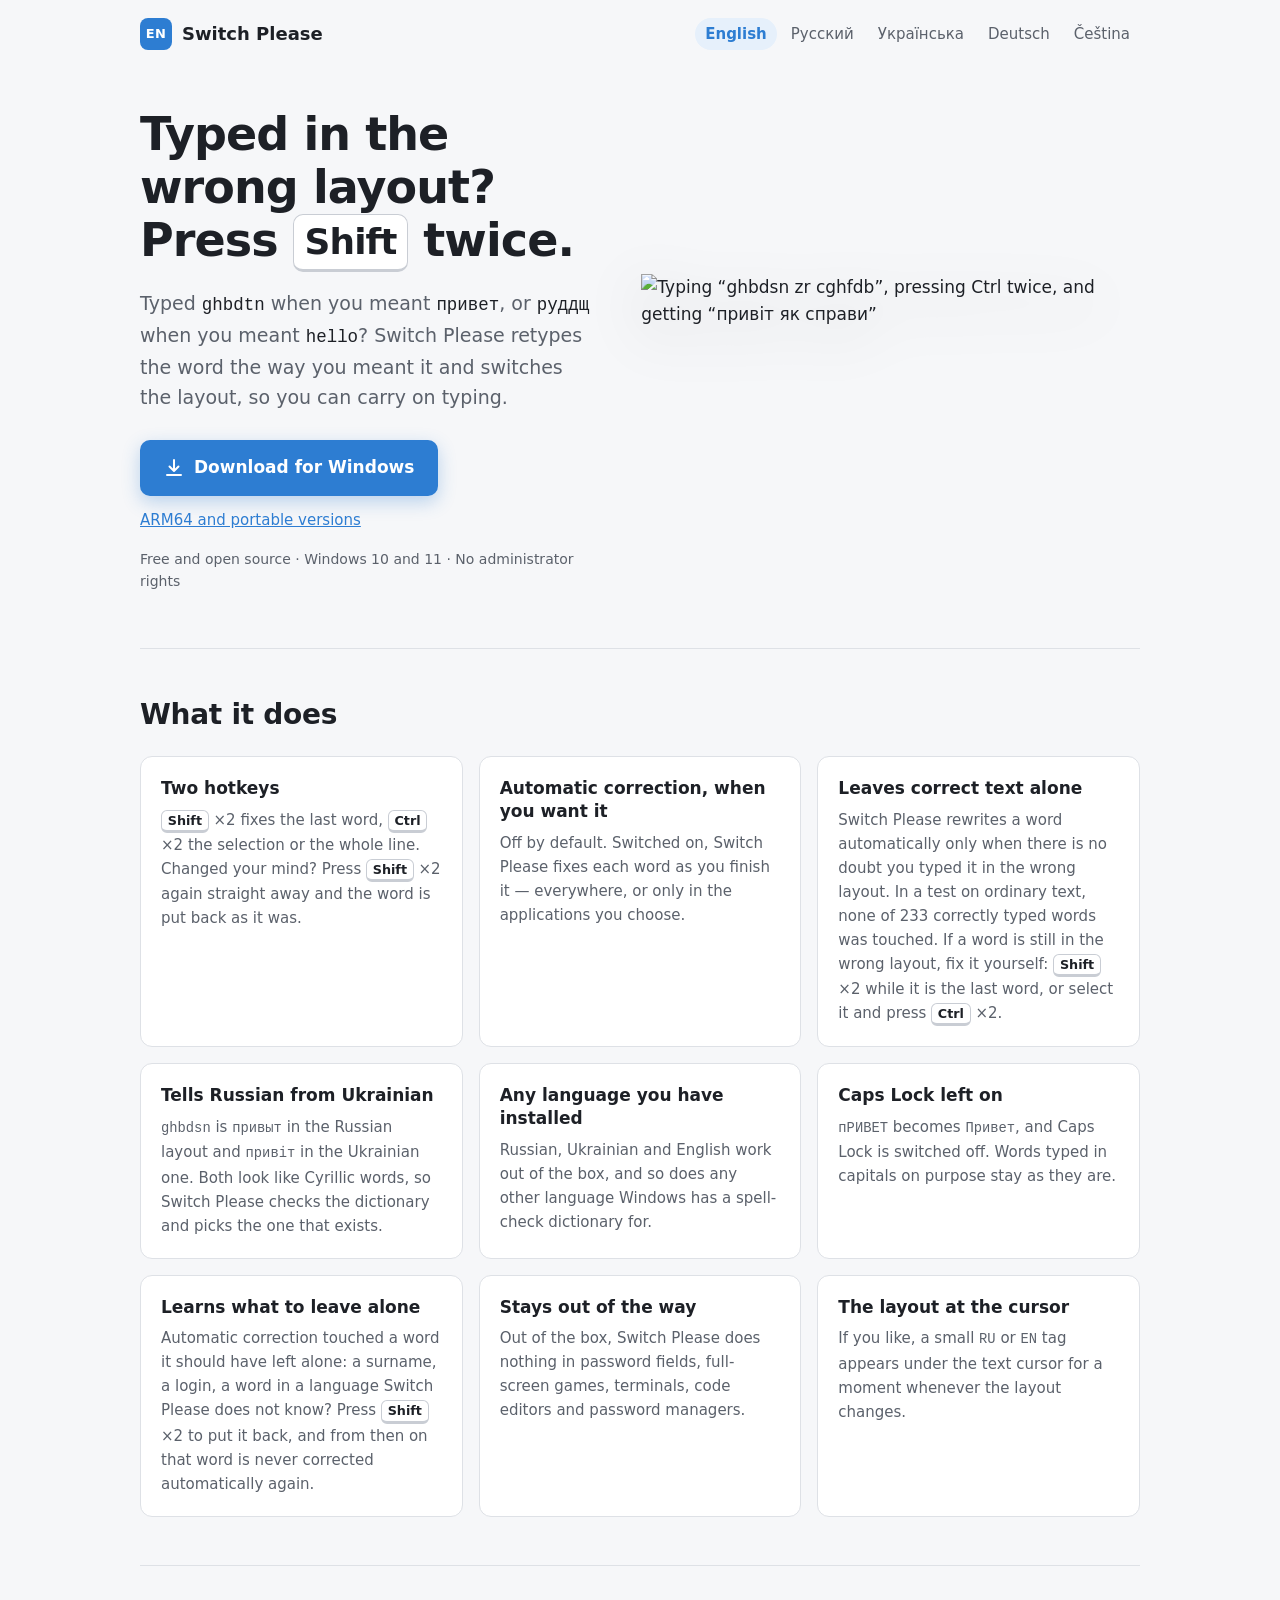
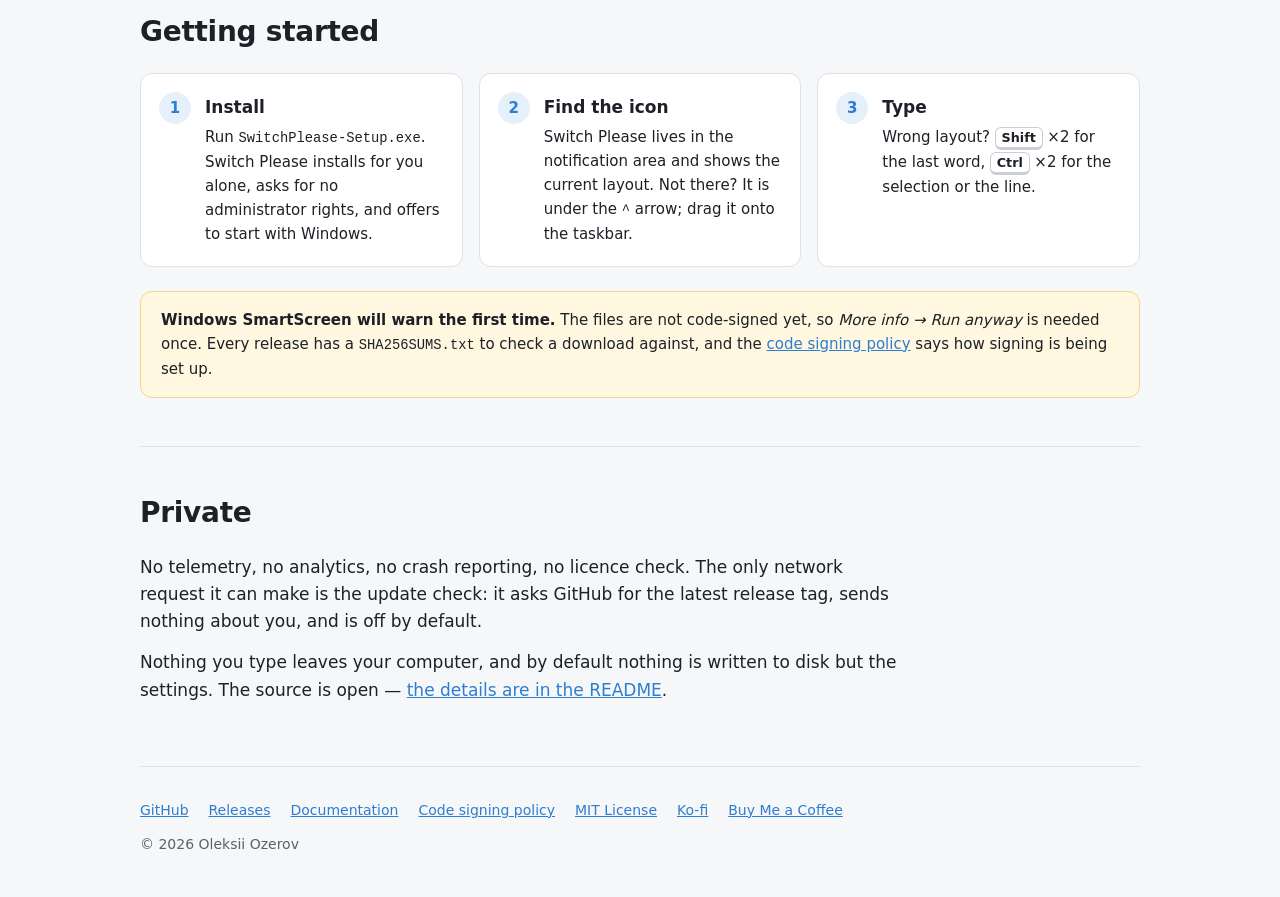
==== commit 2fe851de: "Say which hotkey fixes a word that is no longer the last one" ====
--- a/site/index.html
+++ b/site/index.html
@@ -100,7 +100,7 @@
         </article>
         <article class="card">
           <h3>Leaves correct text alone</h3>
-          <p>Switch Please rewrites a word automatically only when there is no doubt you typed it in the wrong layout. In a test on ordinary text, none of 233 correctly typed words was touched. If a word is still in the wrong layout, press <kbd>Shift</kbd> ×2.</p>
+          <p>Switch Please rewrites a word automatically only when there is no doubt you typed it in the wrong layout. In a test on ordinary text, none of 233 correctly typed words was touched. If a word is still in the wrong layout, fix it yourself: <kbd>Shift</kbd> ×2 while it is the last word, or select it and press <kbd>Ctrl</kbd> ×2.</p>
         </article>
         <article class="card">
           <h3>Tells Russian from Ukrainian</h3>
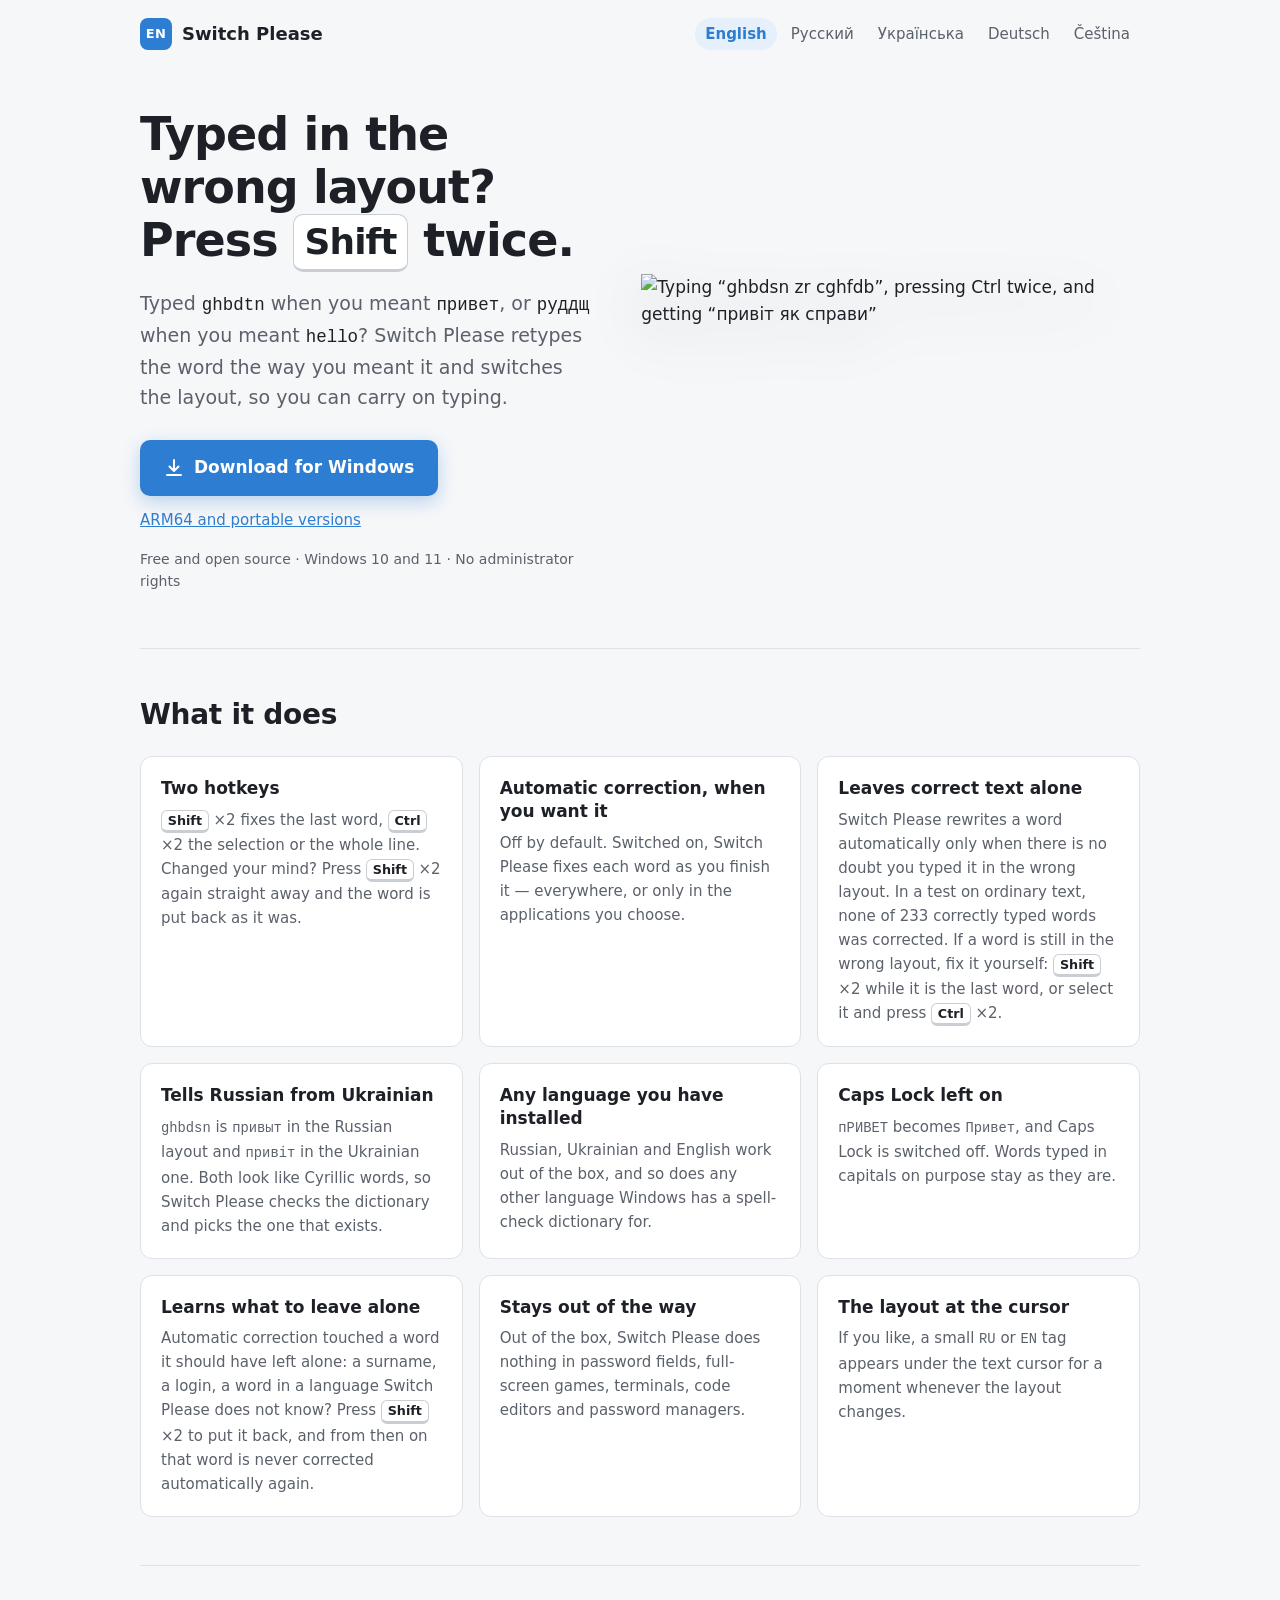
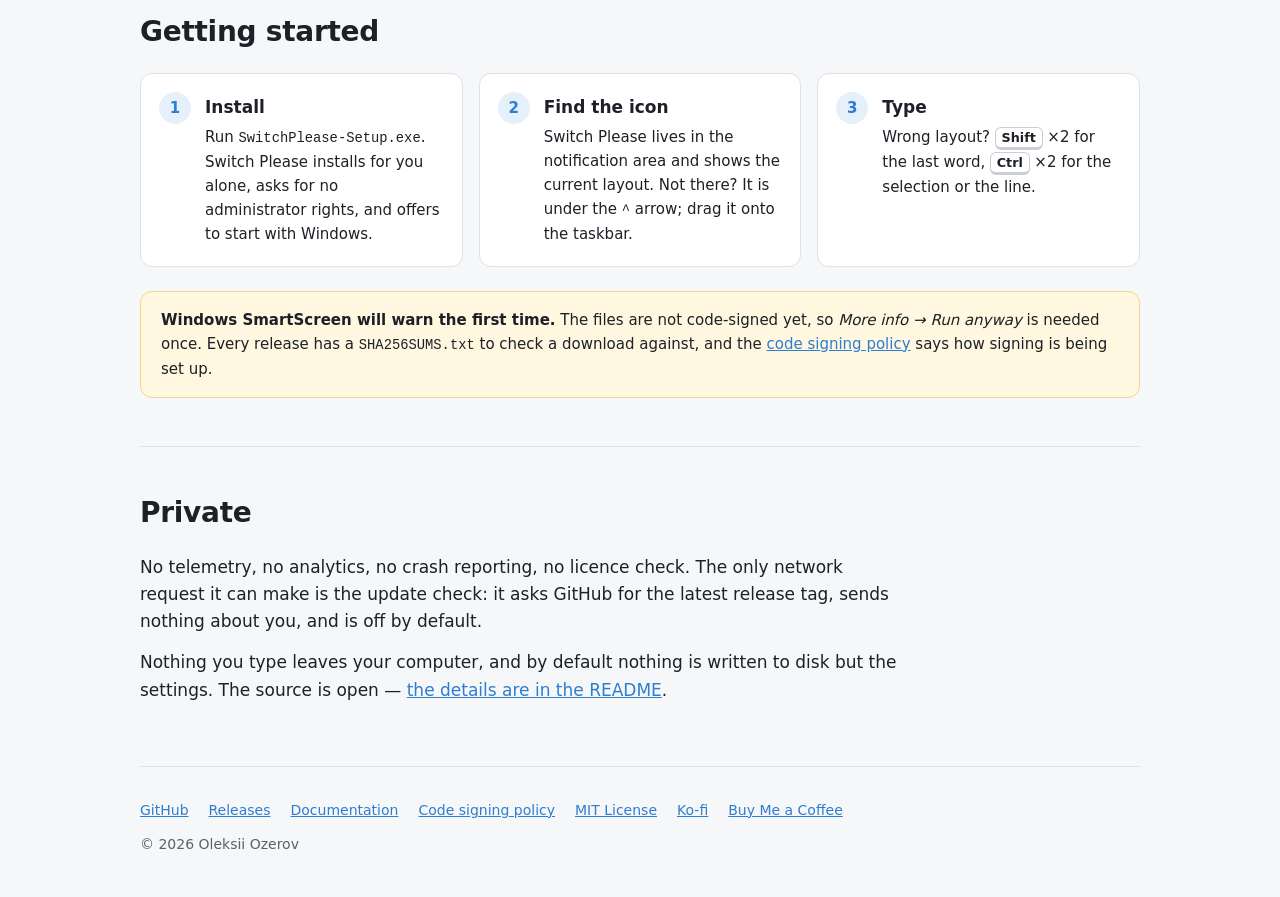
==== commit cfd87217: "Say corrected, not touched, in the other four languages too" ====
--- a/site/index.html
+++ b/site/index.html
@@ -100,7 +100,7 @@
         </article>
         <article class="card">
           <h3>Leaves correct text alone</h3>
-          <p>Switch Please rewrites a word automatically only when there is no doubt you typed it in the wrong layout. In a test on ordinary text, none of 233 correctly typed words was touched. If a word is still in the wrong layout, fix it yourself: <kbd>Shift</kbd> ×2 while it is the last word, or select it and press <kbd>Ctrl</kbd> ×2.</p>
+          <p>Switch Please rewrites a word automatically only when there is no doubt you typed it in the wrong layout. In a test on ordinary text, none of 233 correctly typed words was corrected. If a word is still in the wrong layout, fix it yourself: <kbd>Shift</kbd> ×2 while it is the last word, or select it and press <kbd>Ctrl</kbd> ×2.</p>
         </article>
         <article class="card">
           <h3>Tells Russian from Ukrainian</h3>
